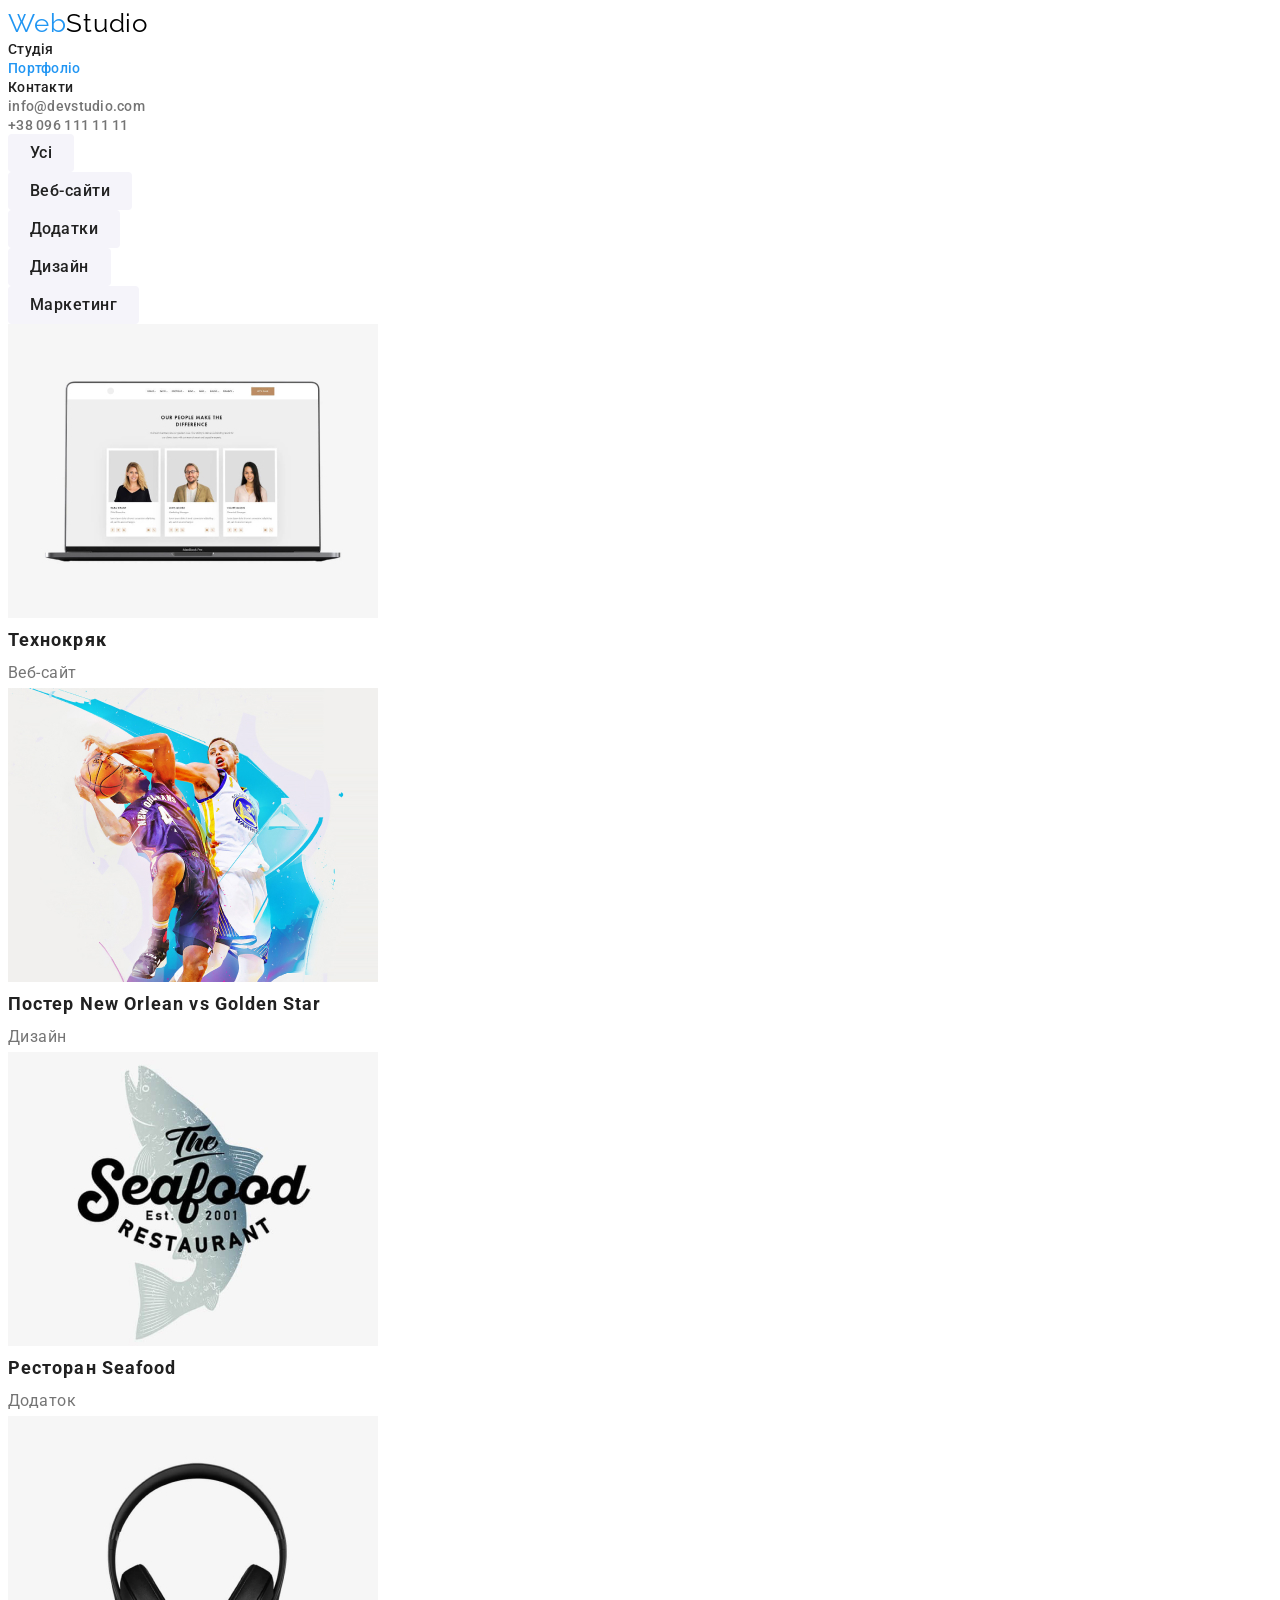
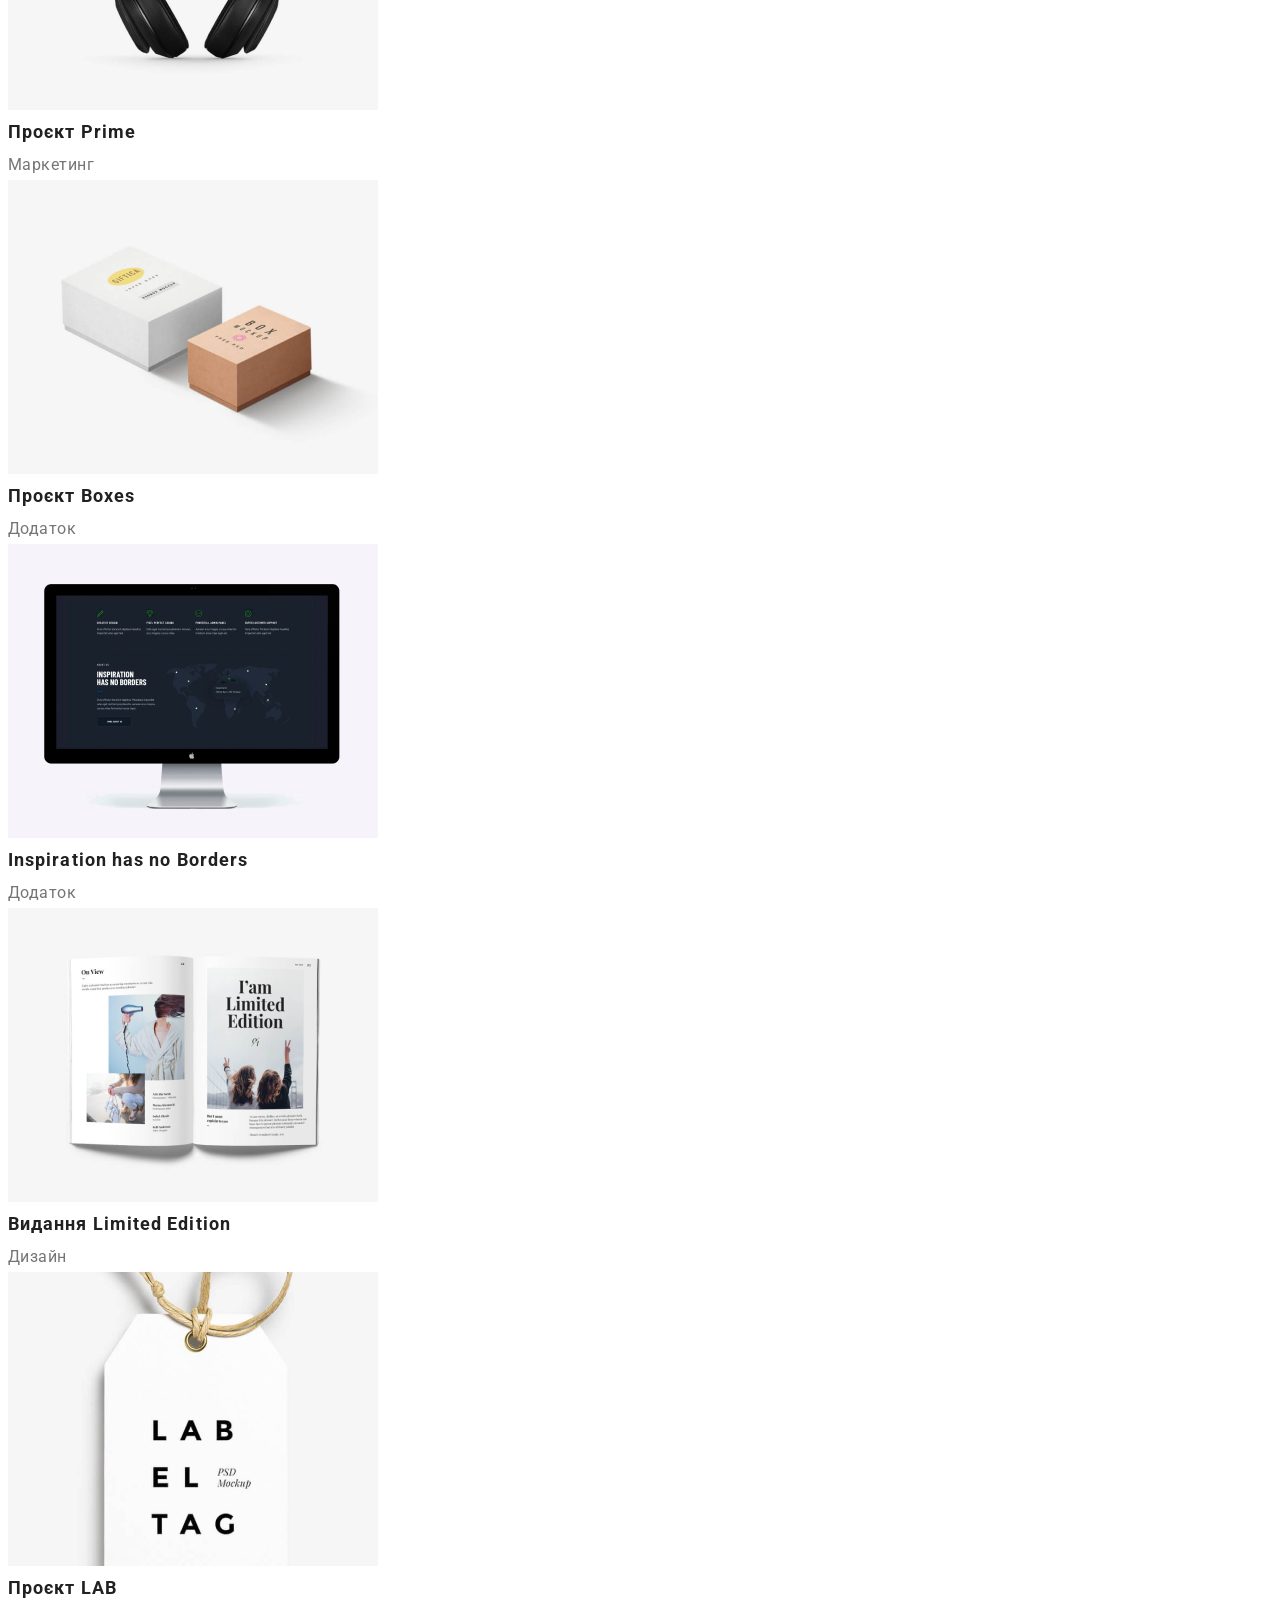
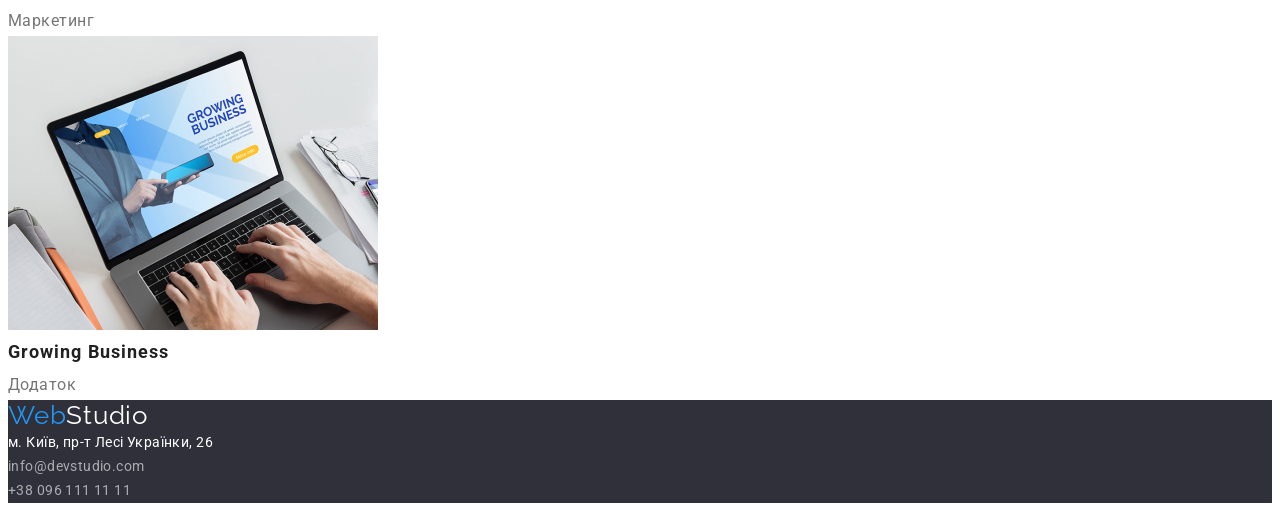
==== portfolio.html @ 94c5f9d5 "hw3" ====
<!DOCTYPE html>
<html lang="uk">
  <head>
    <meta charset="UTF-8" />
    <meta http-equiv="X-UA-Compatible" content="IE=edge" />
    <meta name="viewport" content="width=device-width, initial-scale=1.0" />
    <link rel="preconnect" href="https://fonts.googleapis.com" />
    <link rel="preconnect" href="https://fonts.gstatic.com" crossorigin />
    <link
      href="https://fonts.googleapis.com/css2?family=Raleway:wght@700&family=Roboto:wght@400;500;700;900&display=swap"
      rel="stylesheet"
    />
    <link rel="stylesheet" href="./css/styles.css" />
    <title>Портфоліо</title>
  </head>
  <body>
    <header>
      <nav>
        <a href="./index.html" class="logo">
          Web<span class="logo-studio">Studio</span></a
        >

        <ul>
          <li>
            <a href="./index.html" class="link-studio">Студія</a>
          </li>
          <li>
            <a href="./portfolio.html" class="link-portfolio current"
              >Портфоліо</a
            >
          </li>
          <li><a href="#" class="link-item">Контакти</a></li>
        </ul>
      </nav>
      <ul>
        <li>
          <a href="mailto:info@devstudio.com" class="mail"
            >info@devstudio.com</a
          >
        </li>
        <li>
          <a href="tel:+38096-111-1111" class="tel"> +38 096 111 11 11</a>
        </li>
      </ul>
    </header>
    <main>
      <section>
        <h1 class="visually-hidden">Портфоліо</h1>
        <ul>
          <li><button type="button" class="b-everything">Усі</button></li>
          <li><button type="button" class="b-web-sites">Веб-сайти</button></li>
          <li><button type="button" class="b-apps">Додатки</button></li>
          <li><button type="button" class="b-disign">Дизайн</button></li>
          <li><button type="button" class="b-marketing">Маркетинг</button></li>
        </ul>
      </section>
      <section>
        <ul>
          <li>
            <a href="#">
              <img
                src="./images-portfolio/laptop.jpg"
                alt="Ноутбук"
                width="370"
                height="294"
              />
              <h2 class="brand-name">Технокряк</h2>
              <p class="brand-description">Веб-сайт</p></a
            >
          </li>
          <li>
            <a href="#">
              <img
                src="./images-portfolio/basket.jpg"
                alt="Постер"
                width="370"
                height="294"
              />
              <h2 class="brand-name">Постер New Orlean vs Golden Star</h2>
              <p class="brand-description">Дизайн</p>
            </a>
          </li>
          <li>
            <a href="#">
              <img
                src="./images-portfolio/seafood.jpg"
                alt="Ресторан Seafood"
                width="370"
                height="294"
              />
              <h2 class="brand-name">Ресторан Seafood</h2>
              <p class="brand-description">Додаток</p>
            </a>
          </li>
          <li>
            <a href="#">
              <img
                src="./images-portfolio/headphones.jpg"
                alt="Навушники"
                width="370"
                height="294"
              />
              <h2 class="brand-name">Проєкт Prime</h2>
              <p class="brand-description">Маркетинг</p>
            </a>
          </li>
          <li>
            <a href="#">
              <img
                src="./images-portfolio/boxes.jpg"
                alt="Коробки"
                width="370"
                height="294"
              />
              <h2 class="brand-name">Проєкт Boxes</h2>
              <p class="brand-description">Додаток</p>
            </a>
          </li>
          <li>
            <a href="#">
              <img
                src="./images-portfolio/computer.jpg"
                alt="Компютер"
                width="370"
                height="294"
              />
              <h2 class="brand-name">Inspiration has no Borders</h2>
              <p class="brand-description">Додаток</p>
            </a>
          </li>
          <li>
            <a href="#">
              <img
                src="./images-portfolio/magazine.jpg"
                alt="Журнал"
                width="370"
                height="294"
              />
              <h2 class="brand-name">Видання Limited Edition</h2>
              <p class="brand-description">Дизайн</p>
            </a>
          </li>
          <li>
            <a href="#">
              <img
                src="./images-portfolio/labeltag.jpg"
                alt="Назва проекту"
                width="370"
                height="294"
              />
              <h2 class="brand-name">Проєкт LAB</h2>
              <p class="brand-description">Маркетинг</p>
            </a>
          </li>
          <li>
            <a href="#">
              <img
                src="./images-portfolio/growingbusiness.jpg"
                alt="Створюємо бізнес"
                width="370"
                height="294"
              />
              <h2 class="brand-name">Growing Business</h2>
              <p class="brand-description">Додаток</p>
            </a>
          </li>
        </ul>
      </section>
    </main>
    <footer class="footer">
      <a href="./index.html" class="logo">
        Web<span class="logo-studio-foot">Studio</span>
      </a>
      <address>
        <ul>
          <li>
            <a
              class="adress"
              href="https://goo.gl/maps/hvYjM6rdS48BePDG6"
              target="_blank"
              rel="noopener noreferrer nofollow"
              >м. Київ, пр-т Лесі Українки, 26</a
            >
          </li>
          <li>
            <a href="mailto:info@devstudio.com" class="contact-foot"
              >info@devstudio.com</a
            >
          </li>
          <li>
            <a href="tel:+38096-111-1111" class="contact-foot">
              +38 096 111 11 11</a
            >
          </li>
        </ul>
      </address>
    </footer>
  </body>
</html>
---- css/styles.css ----
/* font-family: 'Raleway', sans-serif;
font-family: 'Roboto', sans-serif;*/
* {
  box-sizing: border-box;
}
a {
  color: unset;
  text-decoration: none;
}
ul {
  list-style-type: none;
  padding: 0px;
  margin: 0px;
}
h1,
h2,
h3,
p {
  margin: 0px;
  padding: 0px;
}
:root {
  --color-primary: #212121;
  --color-secondary: #757575;
  --color-bg-dark: #2f303a;
  --color-bg-team: #f5f4fa;
  --color-rare: #2196f3;
  --color-foot: rgba(255, 255, 255, 0.6);
  --color-brand-dcr: #757575;
  --color-button-bg: #188ce8;
}
body {
  font-family: "Roboto", sans-serif;
  color: var(--color-primary);
  background-color: #fff;
}
.button {
  display: inline-block;
  background-color: var(--color-rare);
  color: #fff;
  box-shadow: 0px 4px 4px rgba(0, 0, 0, 0.15);
  border-radius: 4px;
  cursor: pointer;
  font-family: "Roboto", sans-serif;
  font-style: normal;
  font-weight: 700;
  font-size: 16px;
  line-height: 30px;
  display: flex;
  align-items: center;
  text-align: center;
  letter-spacing: 0.06em;
  padding: 10px 32px;
  border: none;
  margin-left: auto;
  margin-right: auto;
  margin-top: 30px;
}
.button:hover,
.button:focus {
  background-color: var(--color-button-bg);
}
.button:active {
  background-color: var(--color-button-bg);
}
.mail:hover,
.mail:focus,
.tel:hover,
.tel:focus {
  color: var(--color-rare);
}
.mail {
  color: var(--color-secondary);
  font-weight: 500;
  font-size: 14px;
  line-height: 16px;
  letter-spacing: 0.02em;
}
.tel {
  color: var(--color-secondary);
  font-weight: 500;
  font-size: 14px;
  line-height: 16px;
  letter-spacing: 0.02em;
}

.logo {
  font-family: "Raleway", sans-serif;
  font-size: 26px;
  line-height: 1.192;
  letter-spacing: 0.03em;
  color: var(--color-rare);
}
.logo-studio {
  color: #000;
}
.logo-studio-foot {
  color: #fff;
}
.link-item,
.link-studio,
.link-portfolio {
  font-weight: 500;
  font-size: 14px;
  line-height: 1.142;
  letter-spacing: 0.02em;
  color: var(--color-primary);
}
.link-item:hover,
.link-item:focus,
.link-studio:hover,
.link-studio:focus,
.link-portfolio:hover,
.link-portfolio:focus {
  color: var(--color-rare);
}
.link-studio.current {
  color: var(--color-rare);
}
.link-portfolio.current {
  color: var(--color-rare);
}
.header {
  font-weight: 900;
  font-size: 44px;
  line-height: 1.363;
  text-align: center;
  letter-spacing: 0.06em;
  text-transform: uppercase;
  color: #fff;
  margin-top: 0px;
  margin-bottom: 0px;
}

.visually-hidden {
  position: absolute;
  white-space: nowrap;
  width: 1px;
  height: 1px;
  overflow: hidden;
  border: 0;
  padding: 0;
  clip: rect(0 0 0 0);
  clip-path: inset(50%);
  margin: -1px;
}
.li-item {
  font-weight: 700;
  font-size: 14px;
  line-height: 1.142;
  letter-spacing: 0.03em;
  text-transform: uppercase;
  color: var(--color-primary);
  margin-bottom: 10px;
}
.team-bg {
  background-color: #fff;
  width: 270px;
  height: 368px;
  left: 215px;
  top: 1632px;
}
.main-text,
.job {
  font-size: 14px;
  line-height: 1.714;
  letter-spacing: 0.03em;
  color: var(--color-secondary);
}
.what-we-do,
.our-team {
  font-weight: 700;
  font-size: 36px;
  line-height: 1.666;
  text-align: center;
  letter-spacing: 0.03em;
  color: var(--color-primary);
}
.speciality {
  padding-top: 94px;
  padding-bottom: 94px;
  padding-left: 215px;
  padding-right: 215px;
}
.benefits {
  padding-top: 94px;
  padding-bottom: 94px; /*118*/
  padding-left: 215px;
  padding-right: 215px;
}

.team {
  padding-top: 94px;
  padding-bottom: 94px;
  padding-left: 215px;
  padding-right: 215px;
}

.name,
.job {
  font-size: 16px;
  line-height: 1.187;
}
.name {
  font-weight: 500;
  margin-bottom: 10px;
}
.contact-foot,
.adress {
  font-style: normal;
  font-size: 14px;
  line-height: 1.714;
  letter-spacing: 0.03em;
}
.adress {
  color: #fff;
}
.contact-foot {
  color: var(--color-foot);
}
.contact-foot:hover,
.contact-foot:focus,
.adress:focus,
.adress:hover {
  color: var(--color-rare);
  cursor: default;
}
.head-section {
  background-color: var(--color-bg-dark);
}
.footer {
  background-color: var(--color-bg-dark);
}
.team {
  background-color: var(--color-bg-team);
}
.brand-name {
  font-weight: 700;
  font-size: 18px;
  line-height: 2;
  letter-spacing: 0.06em;
  color: var(--color-primary);
}
.brand-description {
  font-size: 16px;
  line-height: 1.875;
  letter-spacing: 0.03em;
  color: var(--color-brand-dcr);
}

.b-web-sites,
.b-apps,
.b-disign,
.b-marketing,
.b-everything {
  cursor: pointer;
  background: var(--color-bg-team);
  border-radius: 4px;
  font-family: "Roboto", sans-serif;
  font-weight: 500;
  font-size: 16px;
  line-height: 1.625;
  text-align: center;
  letter-spacing: 0.03em;
  color: var(--color-primary);
  padding: 6px 22px;
  border: none;
}
.b-everything:focus,
.b-everything:hover,
.b-everything:active,
.b-web-sites:focus,
.b-apps:focus,
.b-disign:focus,
.b-marketing:focus,
.b-web-sites:hover,
.b-apps:hover,
.b-disign:hover,
.b-marketing:hover,
.b-web-sites:active,
.b-apps:active,
.b-disign:active,
.b-marketing:active {
  background-color: var(--color-rare);
  box-shadow: 0px 3px 1px rgba(0, 0, 0, 0.1), 0px 1px 2px rgba(0, 0, 0, 0.08),
    0px 2px 2px rgba(0, 0, 0, 0.12);
  border-radius: 4px;
  font-family: "Roboto", sans-serif;
  font-weight: 500;
  font-size: 16px;
  line-height: 1.625;
  text-align: center;
  letter-spacing: 0.03em;
  color: #ffffff;
}
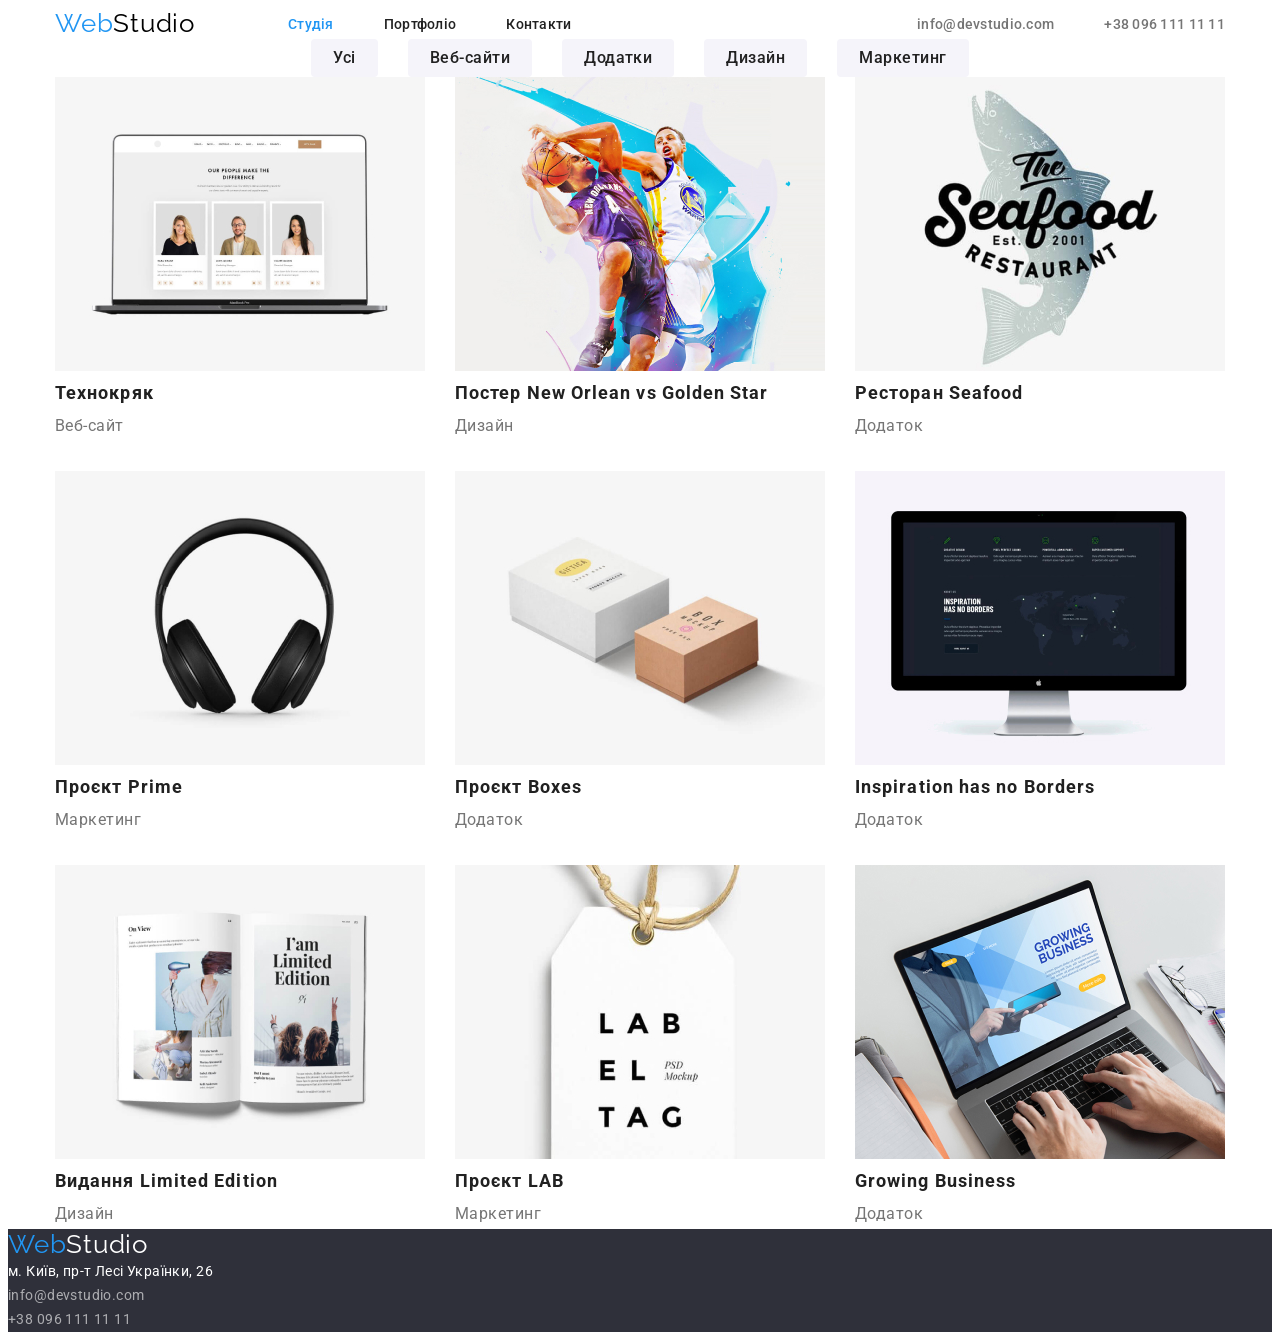
==== commit 7d9ab636: "display" ====
--- a/portfolio.html
+++ b/portfolio.html
@@ -15,38 +15,38 @@
   </head>
   <body>
     <header>
-      <nav>
-        <a href="./index.html" class="logo">
-          Web<span class="logo-studio">Studio</span></a
-        >
-
-        <ul>
-          <li>
-            <a href="./index.html" class="link-studio">Студія</a>
-          </li>
-          <li>
-            <a href="./portfolio.html" class="link-portfolio current"
-              >Портфоліо</a
-            >
-          </li>
-          <li><a href="#" class="link-item">Контакти</a></li>
-        </ul>
-      </nav>
-      <ul>
-        <li>
-          <a href="mailto:info@devstudio.com" class="mail"
-            >info@devstudio.com</a
+      <div class="container main-nav">
+        <nav class="main-nav">
+          <a href="./index.html" class="logo">
+            Web<span class="logo-studio">Studio</span></a
           >
-        </li>
-        <li>
-          <a href="tel:+38096-111-1111" class="tel"> +38 096 111 11 11</a>
-        </li>
-      </ul>
+          <ul class="nav">
+            <li class="nav-item">
+              <a href="./index.html" class="link-studio current">Студія</a>
+            </li>
+            <li class="nav-item">
+              <a href="./portfolio.html" class="link-portfolio">Портфоліо</a>
+            </li>
+            <li class="nav-item"><a href="#" class="link-item">Контакти</a></li>
+          </ul>
+        </nav>
+        <ul class="contacts-head">
+          <li>
+            <a href="mailto:info@devstudio.com" class="mail"
+              >info@devstudio.com</a
+            >
+          </li>
+          <li>
+            <a href="tel:+38096-111-1111" class="tel"> +38 096 111 11 11</a>
+          </li>
+        </ul>
+      </div>
     </header>
     <main>
       <section>
-        <h1 class="visually-hidden">Портфоліо</h1>
-        <ul>
+        <div class="container">
+<h1 class="visually-hidden">Портфоліо</h1>
+        <ul class="portf-btn">
           <li><button type="button" class="b-everything">Усі</button></li>
           <li><button type="button" class="b-web-sites">Веб-сайти</button></li>
           <li><button type="button" class="b-apps">Додатки</button></li>
@@ -54,9 +54,12 @@
           <li><button type="button" class="b-marketing">Маркетинг</button></li>
         </ul>
       </section>
-      <section>
-        <ul>
-          <li>
+      </main>
+    </div>
+      <section >
+        <div class="container">
+        <ul class="brand-ul">
+          <li class="brand-li">
             <a href="#">
               <img
                 src="./images-portfolio/laptop.jpg"
@@ -68,7 +71,7 @@
               <p class="brand-description">Веб-сайт</p></a
             >
           </li>
-          <li>
+          <li class="brand-li">
             <a href="#">
               <img
                 src="./images-portfolio/basket.jpg"
@@ -80,7 +83,7 @@
               <p class="brand-description">Дизайн</p>
             </a>
           </li>
-          <li>
+          <li class="brand-li">
             <a href="#">
               <img
                 src="./images-portfolio/seafood.jpg"
@@ -92,7 +95,7 @@
               <p class="brand-description">Додаток</p>
             </a>
           </li>
-          <li>
+          <li class="brand-li">
             <a href="#">
               <img
                 src="./images-portfolio/headphones.jpg"
@@ -104,7 +107,7 @@
               <p class="brand-description">Маркетинг</p>
             </a>
           </li>
-          <li>
+          <li class="brand-li">
             <a href="#">
               <img
                 src="./images-portfolio/boxes.jpg"
@@ -116,7 +119,7 @@
               <p class="brand-description">Додаток</p>
             </a>
           </li>
-          <li>
+          <li class="brand-li">
             <a href="#">
               <img
                 src="./images-portfolio/computer.jpg"
@@ -128,7 +131,7 @@
               <p class="brand-description">Додаток</p>
             </a>
           </li>
-          <li>
+          <li class="brand-li">
             <a href="#">
               <img
                 src="./images-portfolio/magazine.jpg"
@@ -140,7 +143,7 @@
               <p class="brand-description">Дизайн</p>
             </a>
           </li>
-          <li>
+          <li class="brand-li">
             <a href="#">
               <img
                 src="./images-portfolio/labeltag.jpg"
@@ -152,7 +155,7 @@
               <p class="brand-description">Маркетинг</p>
             </a>
           </li>
-          <li>
+          <li class="brand-li">
             <a href="#">
               <img
                 src="./images-portfolio/growingbusiness.jpg"
@@ -165,7 +168,9 @@
             </a>
           </li>
         </ul>
-      </section>
+      
+        </div>
+        </section>
     </main>
     <footer class="footer">
       <a href="./index.html" class="logo">
--- a/css/styles.css
+++ b/css/styles.css
@@ -1,6 +1,8 @@
 /* font-family: 'Raleway', sans-serif;
 font-family: 'Roboto', sans-serif;*/
-* {
+*,
+*::before,
+*::after {
   box-sizing: border-box;
 }
 a {
@@ -9,13 +11,12 @@
 }
 ul {
   list-style-type: none;
-  padding: 0px;
-  margin: 0px;
 }
 h1,
 h2,
 h3,
-p {
+p,
+ul {
   margin: 0px;
   padding: 0px;
 }
@@ -34,8 +35,21 @@
   color: var(--color-primary);
   background-color: #fff;
 }
+.container {
+  width: 100%;
+  max-width: 1200px;
+  margin: 0 auto;
+  padding-left: 15px;
+  padding-right: 15px;
+}
+.section {
+  padding: 94px;
+}
+
+/*Nav*/
+
 .button {
-  display: inline-block;
+  display: block;
   background-color: var(--color-rare);
   color: #fff;
   box-shadow: 0px 4px 4px rgba(0, 0, 0, 0.15);
@@ -54,7 +68,6 @@
   border: none;
   margin-left: auto;
   margin-right: auto;
-  margin-top: 30px;
 }
 .button:hover,
 .button:focus {
@@ -62,6 +75,25 @@
 }
 .button:active {
   background-color: var(--color-button-bg);
+}
+.main-nav {
+  display: flex;
+  align-items: center;
+}
+.nav {
+  display: flex;
+  align-items: center;
+}
+.nav-item {
+  margin-right: 50px;
+  display: block;
+}
+.nav-item:last-child {
+  margin-right: 0px;
+}
+.contacts-head {
+  display: flex;
+  margin-left: auto;
 }
 .mail:hover,
 .mail:focus,
@@ -82,6 +114,7 @@
   font-size: 14px;
   line-height: 16px;
   letter-spacing: 0.02em;
+  margin-left: 50px;
 }
 
 .logo {
@@ -90,6 +123,7 @@
   line-height: 1.192;
   letter-spacing: 0.03em;
   color: var(--color-rare);
+  margin-right: 93px;
 }
 .logo-studio {
   color: #000;
@@ -97,6 +131,7 @@
 .logo-studio-foot {
   color: #fff;
 }
+
 .link-item,
 .link-studio,
 .link-portfolio {
@@ -120,6 +155,8 @@
 .link-portfolio.current {
   color: var(--color-rare);
 }
+/*H1*/
+
 .header {
   font-weight: 900;
   font-size: 44px;
@@ -129,8 +166,10 @@
   text-transform: uppercase;
   color: #fff;
   margin-top: 0px;
-  margin-bottom: 0px;
-}
+  margin-bottom: 30px;
+}
+
+/*Main*/
 
 .visually-hidden {
   position: absolute;
@@ -153,19 +192,46 @@
   color: var(--color-primary);
   margin-bottom: 10px;
 }
-.team-bg {
+.team-card {
+  display: block;
+  margin-right: 30px;
+  padding-bottom: 30px;
+  padding-top: 0px;
+
   background-color: #fff;
   width: 270px;
   height: 368px;
   left: 215px;
   top: 1632px;
 }
+.team-card:last-child {
+  margin-right: 0;
+}
+.team-img {
+  margin-bottom: 30px;
+}
+.team-ul {
+  display: flex;
+}
 .main-text,
 .job {
   font-size: 14px;
   line-height: 1.714;
   letter-spacing: 0.03em;
   color: var(--color-secondary);
+}
+.li-item,
+.main-text {
+  width: 270px;
+}
+.benefits-ul {
+  display: flex;
+}
+
+.ul-item {
+  width: 270px;
+
+  margin-right: 30px;
 }
 .what-we-do,
 .our-team {
@@ -176,24 +242,13 @@
   letter-spacing: 0.03em;
   color: var(--color-primary);
 }
-.speciality {
-  padding-top: 94px;
-  padding-bottom: 94px;
-  padding-left: 215px;
-  padding-right: 215px;
-}
-.benefits {
-  padding-top: 94px;
-  padding-bottom: 94px; /*118*/
-  padding-left: 215px;
-  padding-right: 215px;
-}
-
-.team {
-  padding-top: 94px;
-  padding-bottom: 94px;
-  padding-left: 215px;
-  padding-right: 215px;
+
+.third-sec-img {
+  display: flex;
+}
+.wwd-img {
+  display: block;
+  margin-right: 30px;
 }
 
 .name,
@@ -205,6 +260,12 @@
   font-weight: 500;
   margin-bottom: 10px;
 }
+.job {
+  margin: 0px;
+}
+
+/*Footer*/
+
 .contact-foot,
 .adress {
   font-style: normal;
@@ -265,6 +326,11 @@
   color: var(--color-primary);
   padding: 6px 22px;
   border: none;
+  display: block;
+  margin-right: 30px;
+}
+.b-marketing {
+  margin-right: 0;
 }
 .b-everything:focus,
 .b-everything:hover,
@@ -293,3 +359,23 @@
   letter-spacing: 0.03em;
   color: #ffffff;
 }
+.portf-btn {
+  display: flex;
+  align-items: center;
+  justify-content: center;
+}
+.brand-ul {
+  display: flex;
+  flex-wrap: wrap;
+}
+.brand-li {
+  width: 370px;
+  margin-right: 30px;
+  margin-bottom: 30px;
+}
+.brand-li:nth-child(3n) {
+  margin-right: 0;
+}
+.brand-li:nth-last-child(-n + 3) {
+  margin-bottom: 0px;
+}
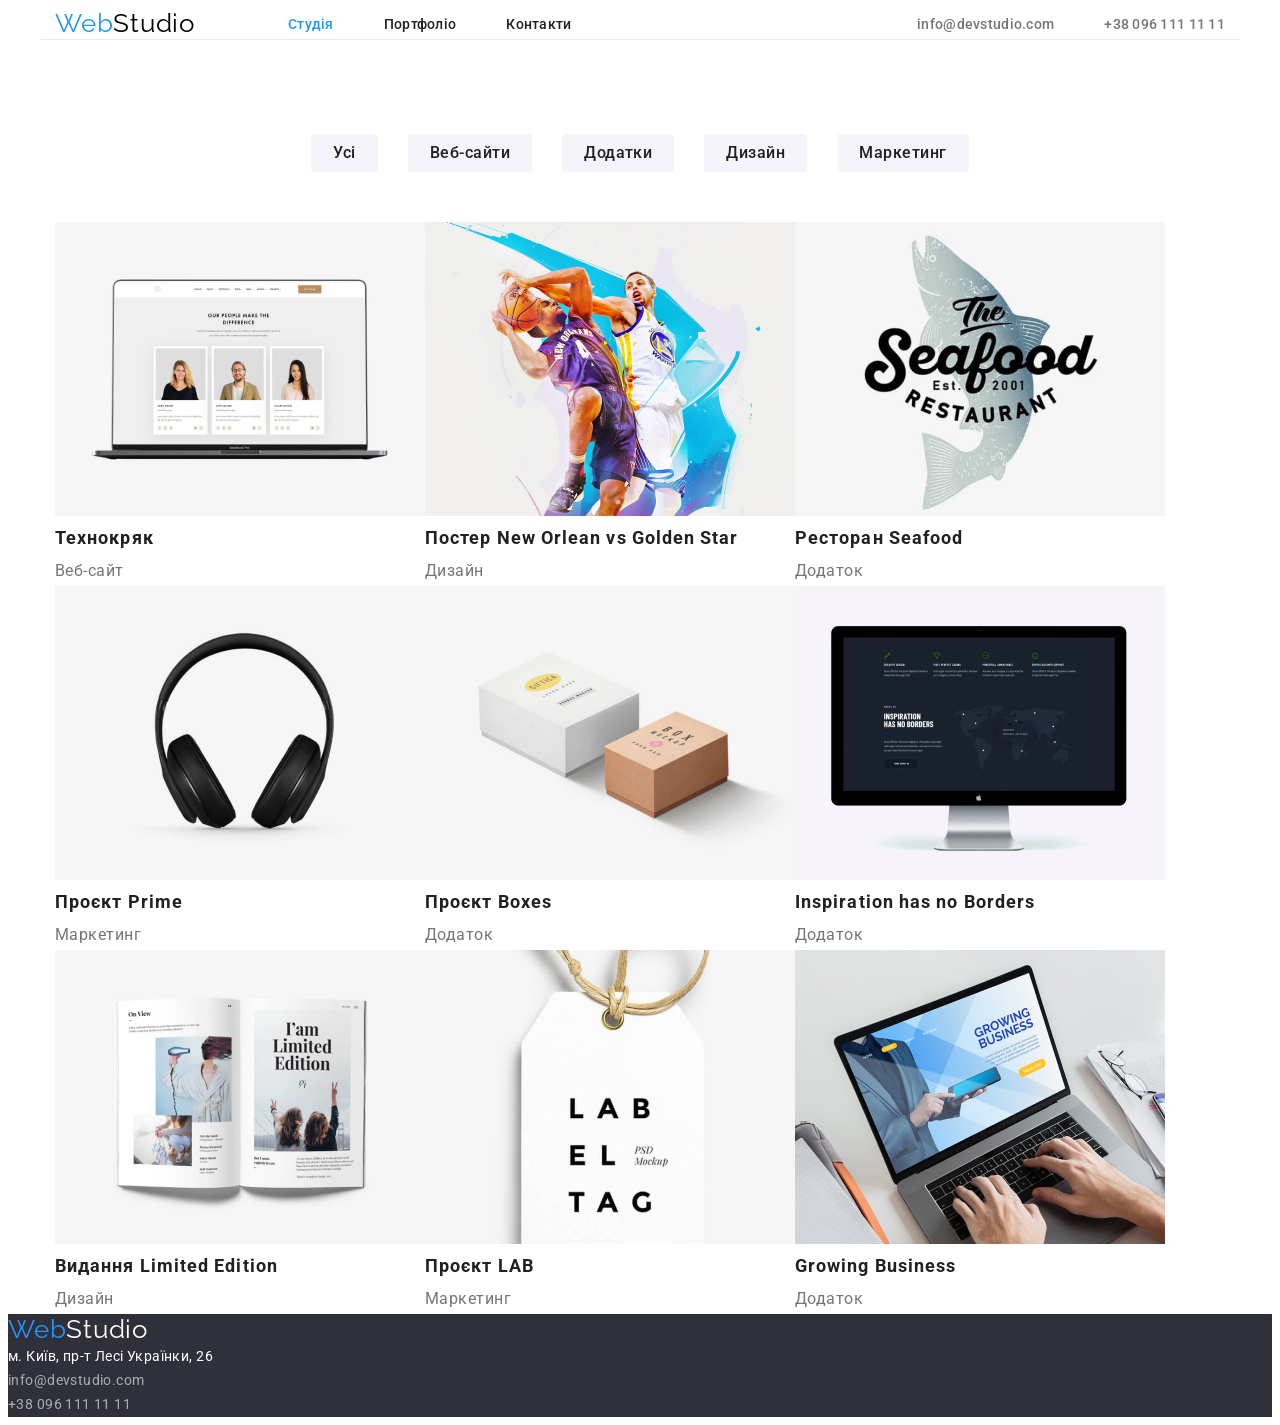
==== commit 83c835be: "new" ====
--- a/portfolio.html
+++ b/portfolio.html
@@ -15,7 +15,7 @@
   </head>
   <body>
     <header>
-      <div class="container main-nav">
+      <div class="container main-nav port-container">
         <nav class="main-nav">
           <a href="./index.html" class="logo">
             Web<span class="logo-studio">Studio</span></a
--- a/css/styles.css
+++ b/css/styles.css
@@ -363,15 +363,16 @@
   display: flex;
   align-items: center;
   justify-content: center;
+  margin-bottom: 50px;
+  margin-top: 94px;
 }
 .brand-ul {
   display: flex;
   flex-wrap: wrap;
 }
+
 .brand-li {
-  width: 370px;
-  margin-right: 30px;
-  margin-bottom: 30px;
+  width: calc((100%-30px) / 3);
 }
 .brand-li:nth-child(3n) {
   margin-right: 0;
@@ -379,3 +380,6 @@
 .brand-li:nth-last-child(-n + 3) {
   margin-bottom: 0px;
 }
+.port-container {
+  border-bottom: 1px solid #ececec;
+}
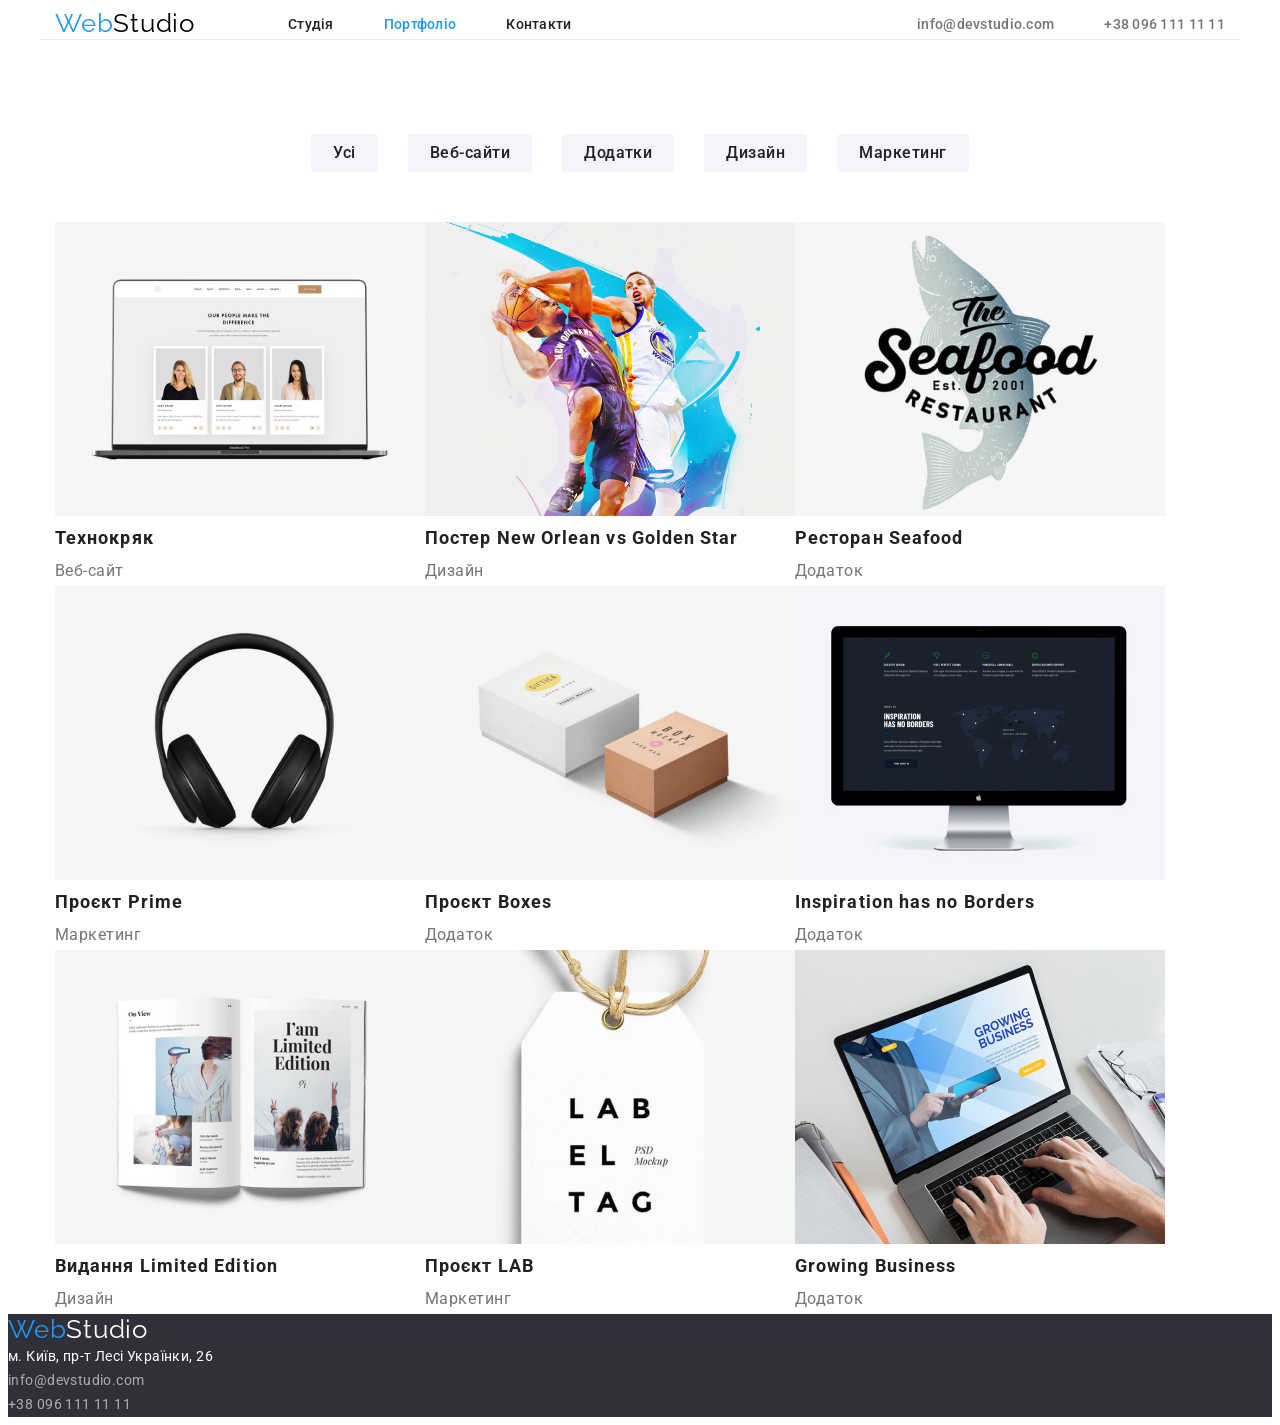
==== commit 6e495bf9: "current" ====
--- a/portfolio.html
+++ b/portfolio.html
@@ -22,10 +22,10 @@
           >
           <ul class="nav">
             <li class="nav-item">
-              <a href="./index.html" class="link-studio current">Студія</a>
+              <a href="./index.html" class="link-studio ">Студія</a>
             </li>
             <li class="nav-item">
-              <a href="./portfolio.html" class="link-portfolio">Портфоліо</a>
+              <a href="./portfolio.html" class="link-portfolio current">Портфоліо</a>
             </li>
             <li class="nav-item"><a href="#" class="link-item">Контакти</a></li>
           </ul>
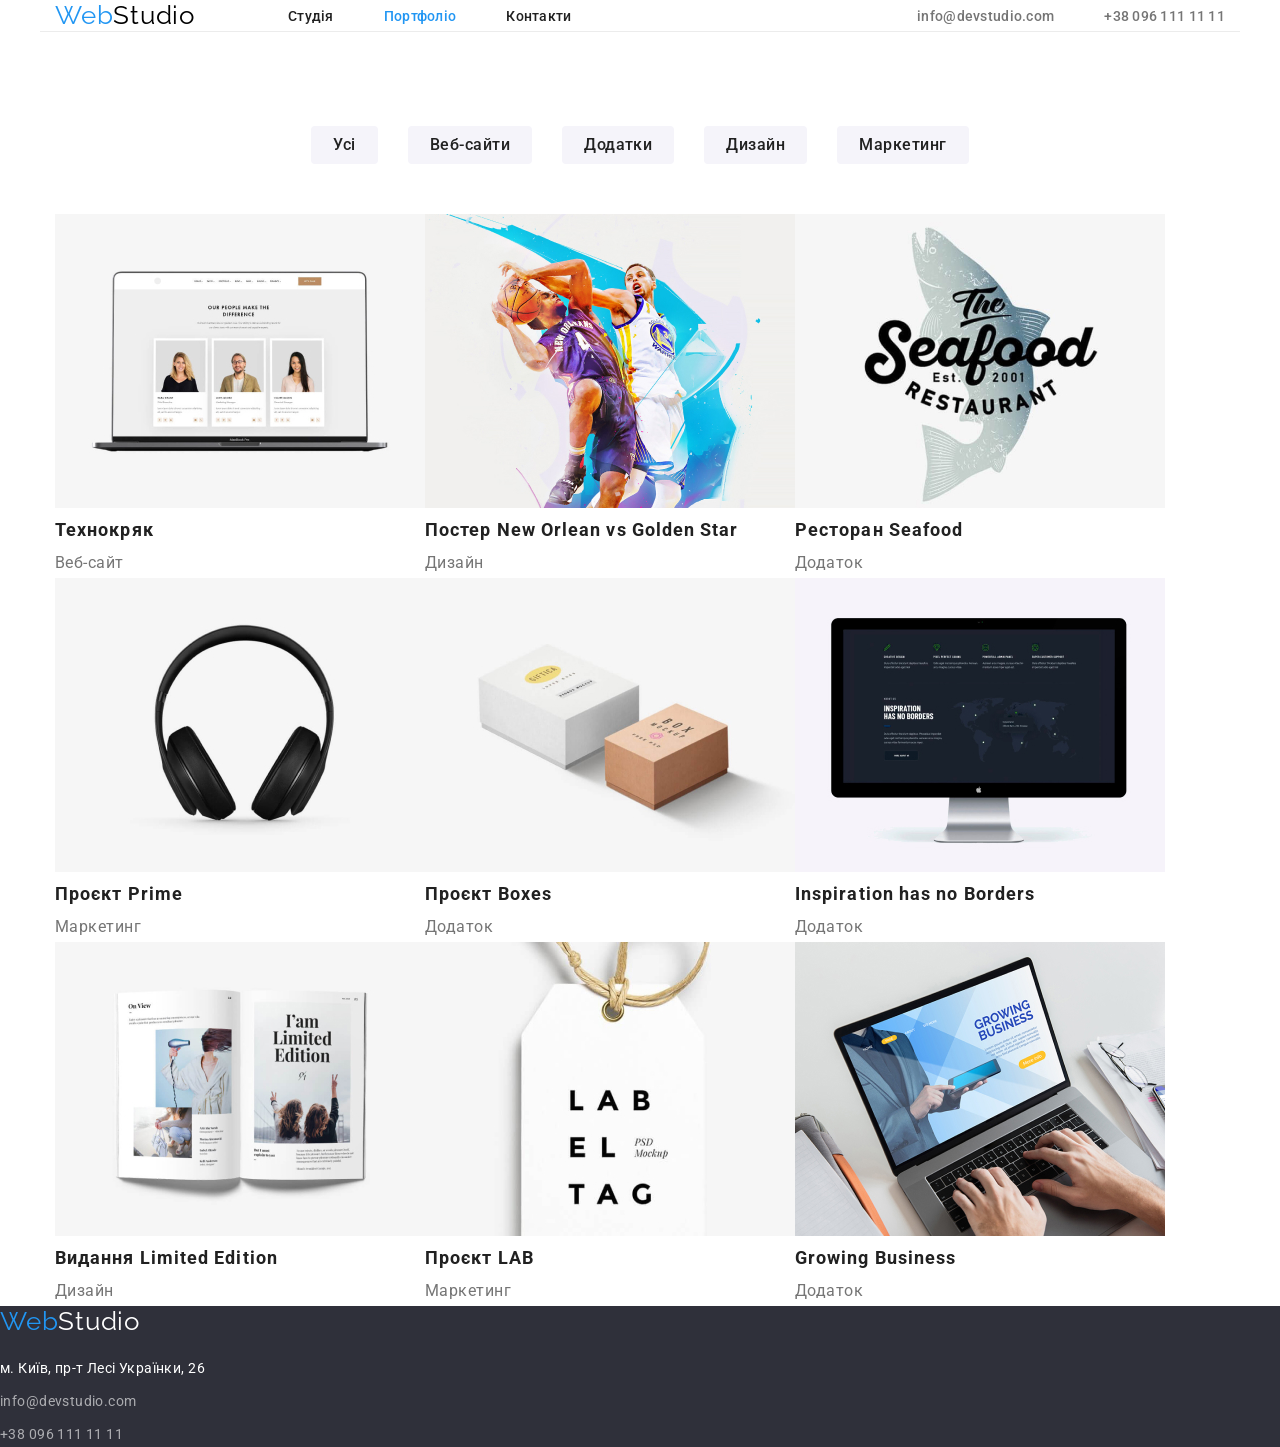
==== commit 834f159a: "team-bg" ====
--- a/portfolio.html
+++ b/portfolio.html
@@ -173,12 +173,12 @@
         </section>
     </main>
     <footer class="footer">
-      <a href="./index.html" class="logo">
+      <a href="./index.html" class="logo-foot">
         Web<span class="logo-studio-foot">Studio</span>
       </a>
       <address>
         <ul>
-          <li>
+          <li class="foot-li">
             <a
               class="adress"
               href="https://goo.gl/maps/hvYjM6rdS48BePDG6"
@@ -187,12 +187,12 @@
               >м. Київ, пр-т Лесі Українки, 26</a
             >
           </li>
-          <li>
+          <li class="foot-li">
             <a href="mailto:info@devstudio.com" class="contact-foot"
               >info@devstudio.com</a
             >
           </li>
-          <li>
+          <li class="foot-li">
             <a href="tel:+38096-111-1111" class="contact-foot">
               +38 096 111 11 11</a
             >
--- a/css/styles.css
+++ b/css/styles.css
@@ -34,6 +34,7 @@
   font-family: "Roboto", sans-serif;
   color: var(--color-primary);
   background-color: #fff;
+  margin: 0 auto;
 }
 .container {
   width: 100%;
@@ -213,6 +214,9 @@
 .team-ul {
   display: flex;
 }
+.team-bg {
+  background-color: var(--color-bg-team);
+}
 .main-text,
 .job {
   font-size: 14px;
@@ -286,6 +290,24 @@
   color: var(--color-rare);
   cursor: default;
 }
+
+.logo-foot {
+  display: block;
+  margin-bottom: 20px;
+  font-family: "Raleway", sans-serif;
+  font-size: 26px;
+  line-height: 1.192;
+  letter-spacing: 0.03em;
+  color: var(--color-rare);
+}
+.foot-li {
+  margin-bottom: 9px;
+}
+.foot-li:last-child {
+  margin-bottom: 0;
+}
+/*Portfolio*/
+
 .head-section {
   background-color: var(--color-bg-dark);
 }
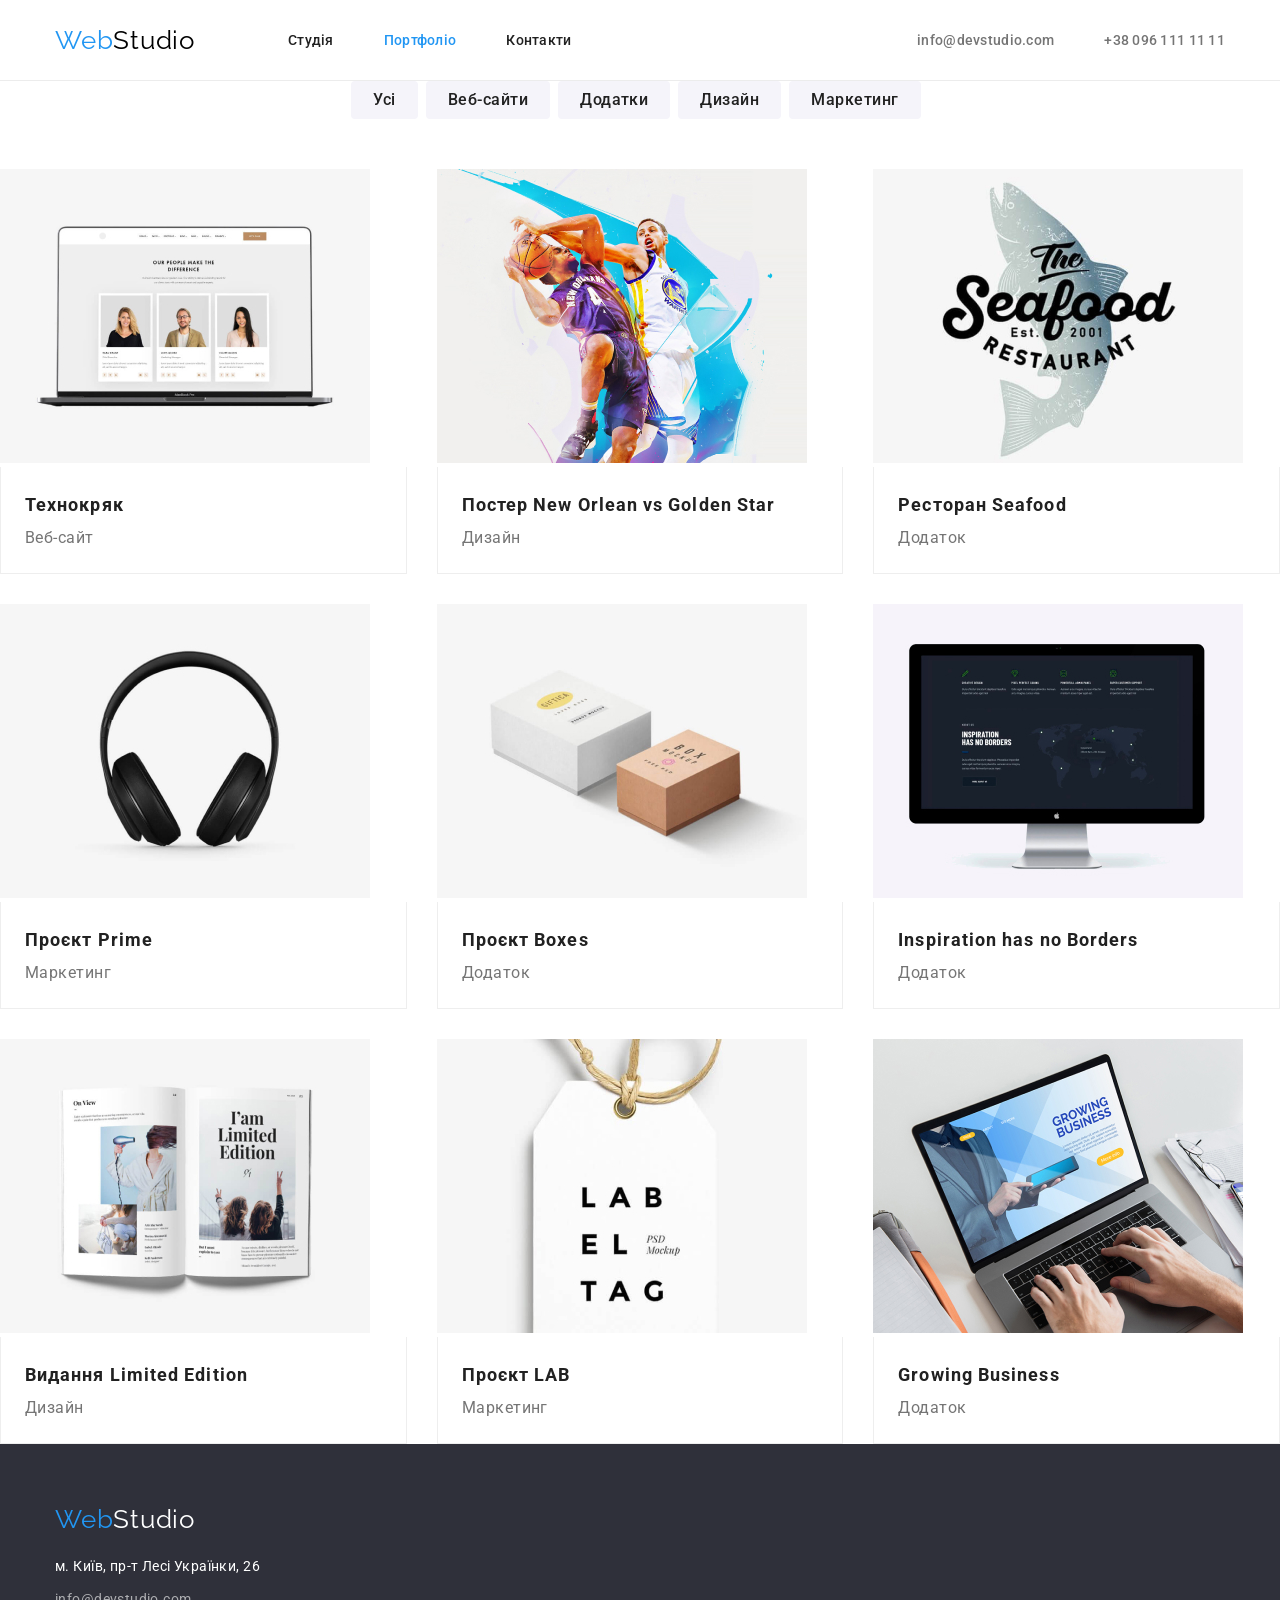
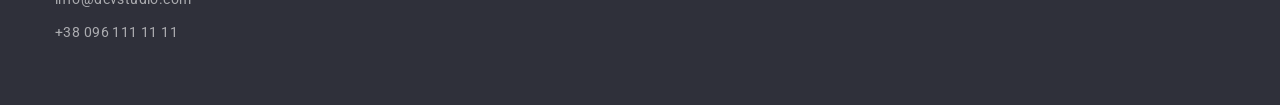
==== commit 8f81beb4: "fixed" ====
--- a/portfolio.html
+++ b/portfolio.html
@@ -14,8 +14,8 @@
     <title>Портфоліо</title>
   </head>
   <body>
-    <header>
-      <div class="container main-nav port-container">
+    <header class="port-container">
+      <div class="container main-nav ">
         <nav class="main-nav">
           <a href="./index.html" class="logo">
             Web<span class="logo-studio">Studio</span></a
@@ -31,33 +31,30 @@
           </ul>
         </nav>
         <ul class="contacts-head">
-          <li>
+          <li class="li-mail">
             <a href="mailto:info@devstudio.com" class="mail"
               >info@devstudio.com</a
             >
           </li>
-          <li>
+          <li class="li-tel">
             <a href="tel:+38096-111-1111" class="tel"> +38 096 111 11 11</a>
           </li>
         </ul>
       </div>
+      
     </header>
     <main>
       <section>
         <div class="container">
 <h1 class="visually-hidden">Портфоліо</h1>
         <ul class="portf-btn">
-          <li><button type="button" class="b-everything">Усі</button></li>
-          <li><button type="button" class="b-web-sites">Веб-сайти</button></li>
-          <li><button type="button" class="b-apps">Додатки</button></li>
-          <li><button type="button" class="b-disign">Дизайн</button></li>
-          <li><button type="button" class="b-marketing">Маркетинг</button></li>
+          <li class="portfolio-li"><button type="button" class="b-everything">Усі</button></li>
+          <li class="portfolio-li"><button type="button" class="b-web-sites">Веб-сайти</button></li>
+          <li class="portfolio-li"><button type="button" class="b-apps">Додатки</button></li>
+          <li class="portfolio-li"><button type="button" class="b-disign">Дизайн</button></li>
+          <li class="portfolio-li"><button type="button" class="b-marketing">Маркетинг</button></li>
         </ul>
-      </section>
       </main>
-    </div>
-      <section >
-        <div class="container">
         <ul class="brand-ul">
           <li class="brand-li">
             <a href="#">
@@ -67,8 +64,9 @@
                 width="370"
                 height="294"
               />
-              <h2 class="brand-name">Технокряк</h2>
-              <p class="brand-description">Веб-сайт</p></a
+              <div class="brand-container"> 
+<h2 class="brand-name">Технокряк</h2>
+              <p class="brand-description">Веб-сайт</p> </div></a
             >
           </li>
           <li class="brand-li">
@@ -79,8 +77,9 @@
                 width="370"
                 height="294"
               />
+              <div class="brand-container"> 
               <h2 class="brand-name">Постер New Orlean vs Golden Star</h2>
-              <p class="brand-description">Дизайн</p>
+              <p class="brand-description">Дизайн</p></div>
             </a>
           </li>
           <li class="brand-li">
@@ -91,8 +90,9 @@
                 width="370"
                 height="294"
               />
+              <div class="brand-container"> 
               <h2 class="brand-name">Ресторан Seafood</h2>
-              <p class="brand-description">Додаток</p>
+              <p class="brand-description">Додаток</p></div>
             </a>
           </li>
           <li class="brand-li">
@@ -103,8 +103,9 @@
                 width="370"
                 height="294"
               />
+              <div class="brand-container"> 
               <h2 class="brand-name">Проєкт Prime</h2>
-              <p class="brand-description">Маркетинг</p>
+              <p class="brand-description">Маркетинг</p></div>
             </a>
           </li>
           <li class="brand-li">
@@ -115,8 +116,9 @@
                 width="370"
                 height="294"
               />
+              <div class="brand-container"> 
               <h2 class="brand-name">Проєкт Boxes</h2>
-              <p class="brand-description">Додаток</p>
+              <p class="brand-description">Додаток</p></div>
             </a>
           </li>
           <li class="brand-li">
@@ -127,8 +129,9 @@
                 width="370"
                 height="294"
               />
+              <div class="brand-container"> 
               <h2 class="brand-name">Inspiration has no Borders</h2>
-              <p class="brand-description">Додаток</p>
+              <p class="brand-description">Додаток</p></div>
             </a>
           </li>
           <li class="brand-li">
@@ -139,8 +142,9 @@
                 width="370"
                 height="294"
               />
+              <div class="brand-container"> 
               <h2 class="brand-name">Видання Limited Edition</h2>
-              <p class="brand-description">Дизайн</p>
+              <p class="brand-description">Дизайн</p></div>
             </a>
           </li>
           <li class="brand-li">
@@ -151,8 +155,9 @@
                 width="370"
                 height="294"
               />
+              <div class="brand-container"> 
               <h2 class="brand-name">Проєкт LAB</h2>
-              <p class="brand-description">Маркетинг</p>
+              <p class="brand-description">Маркетинг</p></div>
             </a>
           </li>
           <li class="brand-li">
@@ -163,42 +168,44 @@
                 width="370"
                 height="294"
               />
+              <div class="brand-container"> 
               <h2 class="brand-name">Growing Business</h2>
-              <p class="brand-description">Додаток</p>
+              <p class="brand-description">Додаток</p></div>
             </a>
           </li>
         </ul>
-      
         </div>
         </section>
     </main>
     <footer class="footer">
-      <a href="./index.html" class="logo-foot">
-        Web<span class="logo-studio-foot">Studio</span>
-      </a>
-      <address>
-        <ul>
-          <li class="foot-li">
-            <a
-              class="adress"
-              href="https://goo.gl/maps/hvYjM6rdS48BePDG6"
-              target="_blank"
-              rel="noopener noreferrer nofollow"
-              >м. Київ, пр-т Лесі Українки, 26</a
-            >
-          </li>
-          <li class="foot-li">
-            <a href="mailto:info@devstudio.com" class="contact-foot"
-              >info@devstudio.com</a
-            >
-          </li>
-          <li class="foot-li">
-            <a href="tel:+38096-111-1111" class="contact-foot">
-              +38 096 111 11 11</a
-            >
-          </li>
-        </ul>
-      </address>
+      <div class="container">
+        <a href="./index.html" class="logo-foot">
+          Web<span class="logo-studio-foot">Studio</span>
+        </a>
+        <address>
+          <ul>
+            <li class="foot-li">
+              <a
+                class="adress"
+                href="https://goo.gl/maps/hvYjM6rdS48BePDG6"
+                target="_blank"
+                rel="noopener noreferrer nofollow"
+                >м. Київ, пр-т Лесі Українки, 26</a
+              >
+            </li>
+            <li class="foot-li">
+              <a href="mailto:info@devstudio.com" class="contact-foot"
+                >info@devstudio.com</a
+              >
+            </li>
+            <li class="foot-li">
+              <a href="tel:+38096-111-1111" class="contact-foot">
+                +38 096 111 11 11</a
+              >
+            </li>
+          </ul>
+        </address>
+      </div>
     </footer>
   </body>
 </html>
--- a/css/styles.css
+++ b/css/styles.css
@@ -44,13 +44,13 @@
   padding-right: 15px;
 }
 .section {
-  padding: 94px;
+  padding-top: 94px;
+  padding-bottom: 94px;
 }
 
 /*Nav*/
 
 .button {
-  display: block;
   background-color: var(--color-rare);
   color: #fff;
   box-shadow: 0px 4px 4px rgba(0, 0, 0, 0.15);
@@ -61,14 +61,10 @@
   font-weight: 700;
   font-size: 16px;
   line-height: 30px;
-  display: flex;
-  align-items: center;
-  text-align: center;
+
   letter-spacing: 0.06em;
   padding: 10px 32px;
   border: none;
-  margin-left: auto;
-  margin-right: auto;
 }
 .button:hover,
 .button:focus {
@@ -95,6 +91,8 @@
 .contacts-head {
   display: flex;
   margin-left: auto;
+
+  align-items: center;
 }
 .mail:hover,
 .mail:focus,
@@ -115,6 +113,8 @@
   font-size: 14px;
   line-height: 16px;
   letter-spacing: 0.02em;
+}
+.li-tel {
   margin-left: 50px;
 }
 
@@ -141,6 +141,8 @@
   line-height: 1.142;
   letter-spacing: 0.02em;
   color: var(--color-primary);
+  padding: 32px 0;
+  display: block;
 }
 .link-item:hover,
 .link-item:focus,
@@ -168,6 +170,9 @@
   color: #fff;
   margin-top: 0px;
   margin-bottom: 30px;
+  max-width: 697px;
+  margin-left: auto;
+  margin-right: auto;
 }
 
 /*Main*/
@@ -193,30 +198,26 @@
   color: var(--color-primary);
   margin-bottom: 10px;
 }
+.ul-item:last-child {
+  margin-right: 0;
+}
 .team-card {
-  display: block;
   margin-right: 30px;
-  padding-bottom: 30px;
-  padding-top: 0px;
-
   background-color: #fff;
-  width: 270px;
-  height: 368px;
-  left: 215px;
-  top: 1632px;
 }
 .team-card:last-child {
   margin-right: 0;
 }
-.team-img {
-  margin-bottom: 30px;
-}
+/*.team-img {
+  margin-bottom: 30px;}*/
+
 .team-ul {
   display: flex;
 }
 .team-bg {
   background-color: var(--color-bg-team);
 }
+
 .main-text,
 .job {
   font-size: 14px;
@@ -245,14 +246,16 @@
   text-align: center;
   letter-spacing: 0.03em;
   color: var(--color-primary);
+  margin-bottom: 50px;
 }
 
 .third-sec-img {
   display: flex;
+  gap: 30px;
 }
 .wwd-img {
   display: block;
-  margin-right: 30px;
+  max-width: 100%;
 }
 
 .name,
@@ -310,9 +313,13 @@
 
 .head-section {
   background-color: var(--color-bg-dark);
+  text-align: center;
+  padding: 200px;
 }
 .footer {
   background-color: var(--color-bg-dark);
+  padding-top: 60px;
+  padding-bottom: 60px;
 }
 .team {
   background-color: var(--color-bg-team);
@@ -349,10 +356,10 @@
   padding: 6px 22px;
   border: none;
   display: block;
-  margin-right: 30px;
-}
-.b-marketing {
-  margin-right: 0;
+}
+.portfolio-li {
+  display: block;
+  margin-right: 8px;
 }
 .b-everything:focus,
 .b-everything:hover,
@@ -386,15 +393,15 @@
   align-items: center;
   justify-content: center;
   margin-bottom: 50px;
-  margin-top: 94px;
 }
 .brand-ul {
   display: flex;
   flex-wrap: wrap;
+  gap: 30px;
 }
 
 .brand-li {
-  width: calc((100%-30px) / 3);
+  flex-basis: calc((100% - 60px) / 3);
 }
 .brand-li:nth-child(3n) {
   margin-right: 0;
@@ -405,3 +412,9 @@
 .port-container {
   border-bottom: 1px solid #ececec;
 }
+.brand-container {
+  padding: 20px 24px;
+  border-right: 1px solid #eeeeee;
+  border-left: 1px solid #eeeeee;
+  border-bottom: 1px solid #eeeeee;
+}
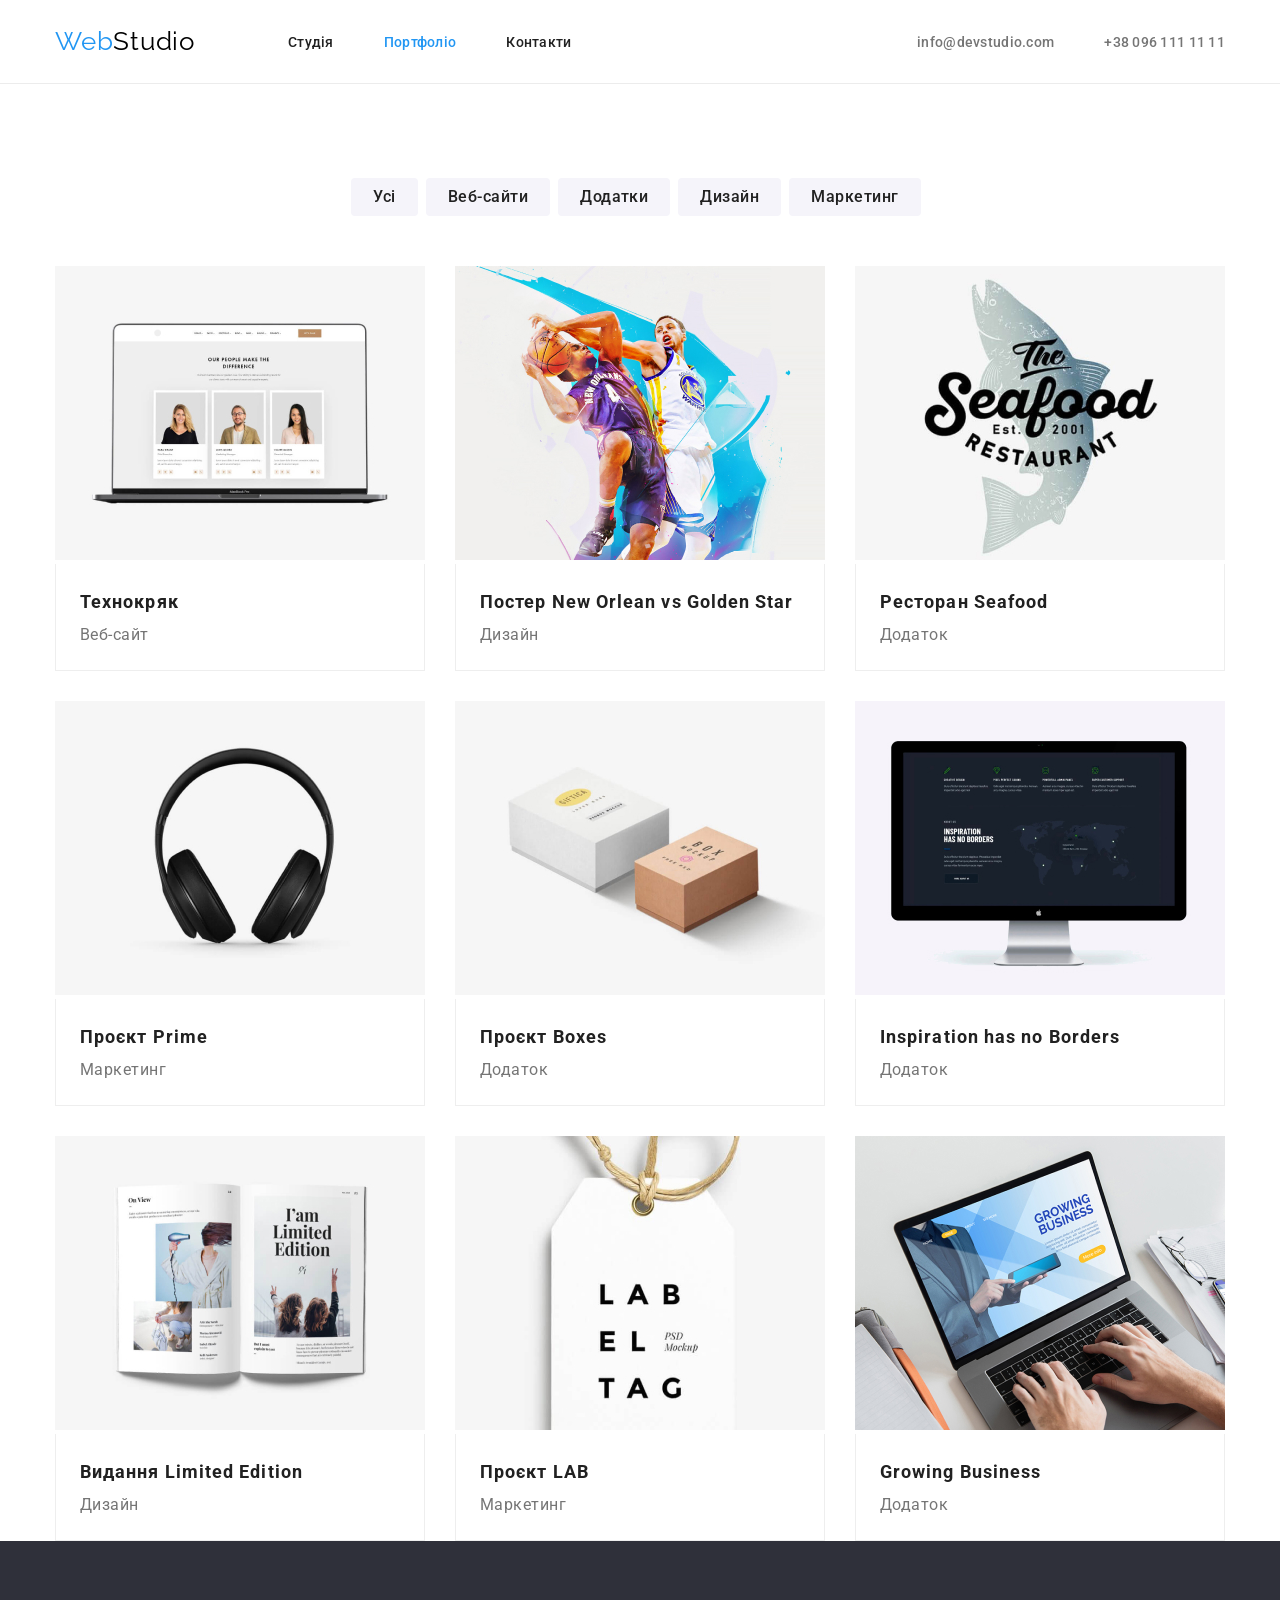
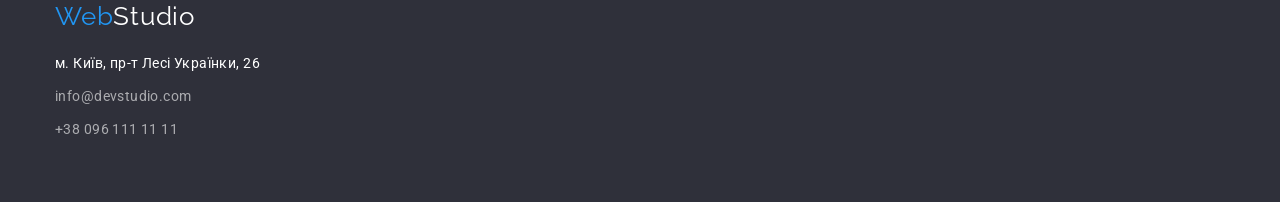
==== commit 81573086: "padding" ====
--- a/portfolio.html
+++ b/portfolio.html
@@ -15,17 +15,19 @@
   </head>
   <body>
     <header class="port-container">
-      <div class="container main-nav ">
+      <div class="container main-nav">
         <nav class="main-nav">
           <a href="./index.html" class="logo">
             Web<span class="logo-studio">Studio</span></a
           >
           <ul class="nav">
             <li class="nav-item">
-              <a href="./index.html" class="link-studio ">Студія</a>
+              <a href="./index.html" class="link-studio">Студія</a>
             </li>
             <li class="nav-item">
-              <a href="./portfolio.html" class="link-portfolio current">Портфоліо</a>
+              <a href="./portfolio.html" class="link-portfolio current"
+                >Портфоліо</a
+              >
             </li>
             <li class="nav-item"><a href="#" class="link-item">Контакти</a></li>
           </ul>
@@ -41,141 +43,160 @@
           </li>
         </ul>
       </div>
-      
     </header>
+
     <main>
       <section>
         <div class="container">
-<h1 class="visually-hidden">Портфоліо</h1>
-        <ul class="portf-btn">
-          <li class="portfolio-li"><button type="button" class="b-everything">Усі</button></li>
-          <li class="portfolio-li"><button type="button" class="b-web-sites">Веб-сайти</button></li>
-          <li class="portfolio-li"><button type="button" class="b-apps">Додатки</button></li>
-          <li class="portfolio-li"><button type="button" class="b-disign">Дизайн</button></li>
-          <li class="portfolio-li"><button type="button" class="b-marketing">Маркетинг</button></li>
-        </ul>
-      </main>
-        <ul class="brand-ul">
-          <li class="brand-li">
-            <a href="#">
-              <img
-                src="./images-portfolio/laptop.jpg"
-                alt="Ноутбук"
-                width="370"
-                height="294"
-              />
-              <div class="brand-container"> 
-<h2 class="brand-name">Технокряк</h2>
-              <p class="brand-description">Веб-сайт</p> </div></a
-            >
-          </li>
-          <li class="brand-li">
-            <a href="#">
-              <img
-                src="./images-portfolio/basket.jpg"
-                alt="Постер"
-                width="370"
-                height="294"
-              />
-              <div class="brand-container"> 
-              <h2 class="brand-name">Постер New Orlean vs Golden Star</h2>
-              <p class="brand-description">Дизайн</p></div>
-            </a>
-          </li>
-          <li class="brand-li">
-            <a href="#">
-              <img
-                src="./images-portfolio/seafood.jpg"
-                alt="Ресторан Seafood"
-                width="370"
-                height="294"
-              />
-              <div class="brand-container"> 
-              <h2 class="brand-name">Ресторан Seafood</h2>
-              <p class="brand-description">Додаток</p></div>
-            </a>
-          </li>
-          <li class="brand-li">
-            <a href="#">
-              <img
-                src="./images-portfolio/headphones.jpg"
-                alt="Навушники"
-                width="370"
-                height="294"
-              />
-              <div class="brand-container"> 
-              <h2 class="brand-name">Проєкт Prime</h2>
-              <p class="brand-description">Маркетинг</p></div>
-            </a>
-          </li>
-          <li class="brand-li">
-            <a href="#">
-              <img
-                src="./images-portfolio/boxes.jpg"
-                alt="Коробки"
-                width="370"
-                height="294"
-              />
-              <div class="brand-container"> 
-              <h2 class="brand-name">Проєкт Boxes</h2>
-              <p class="brand-description">Додаток</p></div>
-            </a>
-          </li>
-          <li class="brand-li">
-            <a href="#">
-              <img
-                src="./images-portfolio/computer.jpg"
-                alt="Компютер"
-                width="370"
-                height="294"
-              />
-              <div class="brand-container"> 
-              <h2 class="brand-name">Inspiration has no Borders</h2>
-              <p class="brand-description">Додаток</p></div>
-            </a>
-          </li>
-          <li class="brand-li">
-            <a href="#">
-              <img
-                src="./images-portfolio/magazine.jpg"
-                alt="Журнал"
-                width="370"
-                height="294"
-              />
-              <div class="brand-container"> 
-              <h2 class="brand-name">Видання Limited Edition</h2>
-              <p class="brand-description">Дизайн</p></div>
-            </a>
-          </li>
-          <li class="brand-li">
-            <a href="#">
-              <img
-                src="./images-portfolio/labeltag.jpg"
-                alt="Назва проекту"
-                width="370"
-                height="294"
-              />
-              <div class="brand-container"> 
-              <h2 class="brand-name">Проєкт LAB</h2>
-              <p class="brand-description">Маркетинг</p></div>
-            </a>
-          </li>
-          <li class="brand-li">
-            <a href="#">
-              <img
-                src="./images-portfolio/growingbusiness.jpg"
-                alt="Створюємо бізнес"
-                width="370"
-                height="294"
-              />
-              <div class="brand-container"> 
-              <h2 class="brand-name">Growing Business</h2>
-              <p class="brand-description">Додаток</p></div>
-            </a>
-          </li>
-        </ul>
+          <h1 class="visually-hidden">Портфоліо</h1>
+          <ul class="portf-btn">
+            <li class="portfolio-li">
+              <button type="button" class="b-everything">Усі</button>
+            </li>
+            <li class="portfolio-li">
+              <button type="button" class="b-web-sites">Веб-сайти</button>
+            </li>
+            <li class="portfolio-li">
+              <button type="button" class="b-apps">Додатки</button>
+            </li>
+            <li class="portfolio-li">
+              <button type="button" class="b-disign">Дизайн</button>
+            </li>
+            <li class="portfolio-li">
+              <button type="button" class="b-marketing">Маркетинг</button>
+            </li>
+          </ul>
+
+          <ul class="brand-ul">
+            <li class="brand-li">
+              <a href="#">
+                <img
+                  src="./images-portfolio/laptop.jpg"
+                  alt="Ноутбук"
+                  width="370"
+                  height="294"
+                />
+                <div class="brand-container">
+                  <h2 class="brand-name">Технокряк</h2>
+                  <p class="brand-description">Веб-сайт</p>
+                </div></a
+              >
+            </li>
+            <li class="brand-li">
+              <a href="#">
+                <img
+                  src="./images-portfolio/basket.jpg"
+                  alt="Постер"
+                  width="370"
+                  height="294"
+                />
+                <div class="brand-container">
+                  <h2 class="brand-name">Постер New Orlean vs Golden Star</h2>
+                  <p class="brand-description">Дизайн</p>
+                </div>
+              </a>
+            </li>
+            <li class="brand-li">
+              <a href="#">
+                <img
+                  src="./images-portfolio/seafood.jpg"
+                  alt="Ресторан Seafood"
+                  width="370"
+                  height="294"
+                />
+                <div class="brand-container">
+                  <h2 class="brand-name">Ресторан Seafood</h2>
+                  <p class="brand-description">Додаток</p>
+                </div>
+              </a>
+            </li>
+            <li class="brand-li">
+              <a href="#">
+                <img
+                  src="./images-portfolio/headphones.jpg"
+                  alt="Навушники"
+                  width="370"
+                  height="294"
+                />
+                <div class="brand-container">
+                  <h2 class="brand-name">Проєкт Prime</h2>
+                  <p class="brand-description">Маркетинг</p>
+                </div>
+              </a>
+            </li>
+            <li class="brand-li">
+              <a href="#">
+                <img
+                  src="./images-portfolio/boxes.jpg"
+                  alt="Коробки"
+                  width="370"
+                  height="294"
+                />
+                <div class="brand-container">
+                  <h2 class="brand-name">Проєкт Boxes</h2>
+                  <p class="brand-description">Додаток</p>
+                </div>
+              </a>
+            </li>
+            <li class="brand-li">
+              <a href="#">
+                <img
+                  src="./images-portfolio/computer.jpg"
+                  alt="Компютер"
+                  width="370"
+                  height="294"
+                />
+                <div class="brand-container">
+                  <h2 class="brand-name">Inspiration has no Borders</h2>
+                  <p class="brand-description">Додаток</p>
+                </div>
+              </a>
+            </li>
+            <li class="brand-li">
+              <a href="#">
+                <img
+                  src="./images-portfolio/magazine.jpg"
+                  alt="Журнал"
+                  width="370"
+                  height="294"
+                />
+                <div class="brand-container">
+                  <h2 class="brand-name">Видання Limited Edition</h2>
+                  <p class="brand-description">Дизайн</p>
+                </div>
+              </a>
+            </li>
+            <li class="brand-li">
+              <a href="#">
+                <img
+                  src="./images-portfolio/labeltag.jpg"
+                  alt="Назва проекту"
+                  width="370"
+                  height="294"
+                />
+                <div class="brand-container">
+                  <h2 class="brand-name">Проєкт LAB</h2>
+                  <p class="brand-description">Маркетинг</p>
+                </div>
+              </a>
+            </li>
+            <li class="brand-li">
+              <a href="#">
+                <img
+                  src="./images-portfolio/growingbusiness.jpg"
+                  alt="Створюємо бізнес"
+                  width="370"
+                  height="294"
+                />
+                <div class="brand-container">
+                  <h2 class="brand-name">Growing Business</h2>
+                  <p class="brand-description">Додаток</p>
+                </div>
+              </a>
+            </li>
+          </ul>
         </div>
-        </section>
+      </section>
     </main>
     <footer class="footer">
       <div class="container">
--- a/css/styles.css
+++ b/css/styles.css
@@ -46,6 +46,9 @@
 .section {
   padding-top: 94px;
   padding-bottom: 94px;
+}
+.pad-section {
+  padding-bottom: 0;
 }
 
 /*Nav*/
@@ -116,6 +119,12 @@
 }
 .li-tel {
   margin-left: 50px;
+  display: block;
+  padding: 32px 0;
+}
+.li-mail {
+  display: block;
+  padding: 32px 0;
 }
 
 .logo {
@@ -204,6 +213,9 @@
 .team-card {
   margin-right: 30px;
   background-color: #fff;
+  box-shadow: 0px 1px 3px rgba(0, 0, 0, 0.12), 0px 1px 1px rgba(0, 0, 0, 0.14),
+    0px 2px 1px rgba(0, 0, 0, 0.2);
+  border-radius: 0px 0px 4px 4px;
 }
 .team-card:last-child {
   margin-right: 0;
@@ -231,6 +243,10 @@
 }
 .benefits-ul {
   display: flex;
+}
+.team-container {
+  padding: 30px 0;
+  text-align: center;
 }
 
 .ul-item {
@@ -360,6 +376,8 @@
 .portfolio-li {
   display: block;
   margin-right: 8px;
+  padding-top: 94px;
+  padding-bottom: 50px;
 }
 .b-everything:focus,
 .b-everything:hover,
@@ -392,7 +410,6 @@
   display: flex;
   align-items: center;
   justify-content: center;
-  margin-bottom: 50px;
 }
 .brand-ul {
   display: flex;
